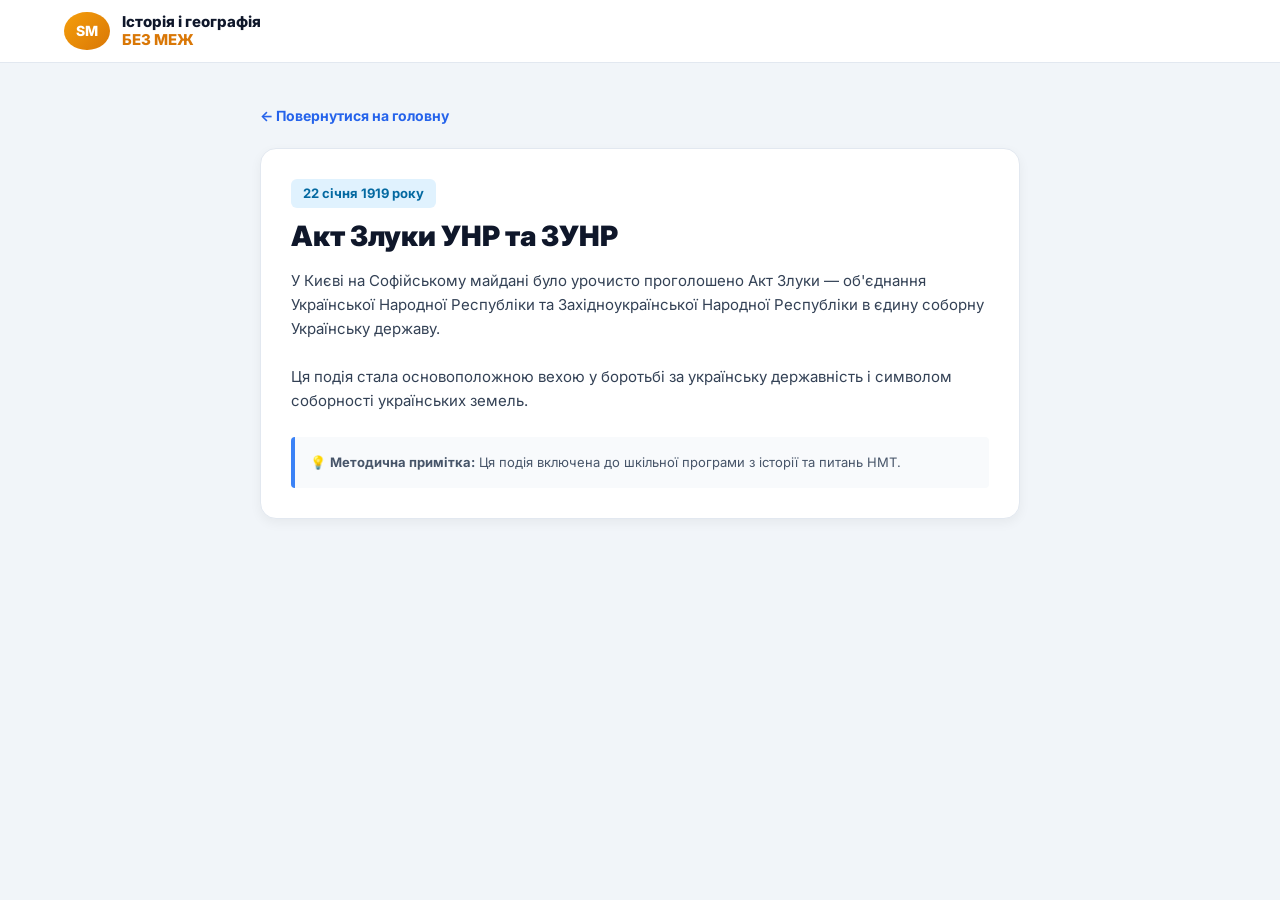
==== event.html @ 21ba8a24 "Add event.html for historical event display" ====
<!DOCTYPE html>
<html lang="uk">
<head>
  <meta charset="UTF-8">
  <meta name="viewport" content="width=device-width, initial-scale=1.0">
  <title id="page-title">Історична подія — Освітній портал Сергія Мовчана</title>
  <link rel="preconnect" href="https://fonts.googleapis.com">
  <link rel="preconnect" href="https://fonts.gstatic.com" crossorigin>
  <link href="https://fonts.googleapis.com/css2?family=Inter:wght@400;500;600;700;800;900&display=swap" rel="stylesheet">
  <style>
    * { box-sizing: border-box; margin: 0; padding: 0; }
    body { font-family: 'Inter', sans-serif; background-color: #f1f5f9; color: #1e293b; line-height: 1.6; }

    header {
      background-color: #ffffff;
      padding: 12px 5%;
      display: flex;
      justify-content: space-between;
      align-items: center;
      border-bottom: 1px solid #e2e8f0;
    }
    .logo-group { display: flex; align-items: center; gap: 12px; }
    .logo-badge { background: linear-gradient(135deg, #f59e0b, #d97706); color: #fff; font-weight: 800; padding: 8px 12px; border-radius: 50%; font-size: 14px; }
    .logo-text { font-weight: 800; font-size: 15px; color: #0f172a; line-height: 1.2; }
    .logo-text span { color: #d97706; display: block; }

    .container { max-width: 800px; margin: 40px auto; padding: 0 20px; }
    .back-link { display: inline-block; margin-bottom: 20px; color: #2563eb; text-decoration: none; font-weight: 700; font-size: 14px; }
    
    .event-card-full { background: #fff; border-radius: 16px; padding: 30px; box-shadow: 0 4px 12px rgba(0,0,0,0.05); border: 1px solid #e2e8f0; }
    .event-badge { background: #e0f2fe; color: #0369a1; font-weight: 700; padding: 4px 12px; border-radius: 6px; font-size: 13px; display: inline-block; margin-bottom: 12px; }
    .event-title { font-size: 28px; font-weight: 900; color: #0f172a; margin-bottom: 16px; line-height: 1.2; }
    .event-details { font-size: 15px; color: #334155; margin-bottom: 24px; white-space: pre-line; }
    
    .notes-box { background: #f8fafc; border-left: 4px solid #3b82f6; padding: 15px; border-radius: 4px; font-size: 13px; color: #475569; }
  </style>
</head>
<body>

  <header>
    <div class="logo-group">
      <div class="logo-badge">SM</div>
      <div class="logo-text">Історія і географія<span>БЕЗ МЕЖ</span></div>
    </div>
  </header>

  <main class="container">
    <a href="index.html" class="back-link">← Повернутися на головну</a>

    <article class="event-card-full">
      <span class="event-badge" id="event-date">...</span>
      <h1 class="event-title" id="event-title">Завантаження події...</h1>
      <div class="event-details" id="event-details">
        Будь ласка, зачекайте, триває завантаження інформації...
      </div>
      <div class="notes-box">
        💡 <strong>Методична примітка:</strong> Ця подія включена до шкільної програми з історії та питань НМТ.
      </div>
    </article>
  </main>

  <script>
    // Детальна база даних під кожну подію
    const eventsDetails = {
      "01-01": {
        dateStr: "1 січня 1909 року",
        title: "Народився Степан Бандера",
        content: "Степан Бандера — український політичний діяч, один із чільних ідеологів і теоретиків українського націоналістичного руху XX століття. Після розколу Організації українських націоналістів — голова Проводу ОУН-Б.\n\nЙого діяльність мала вирішальний вплив на формування національної свідомості та визвольного руху в Україні в період Другої світової війни та у повоєнні роки."
      },
      "01-22": {
        dateStr: "22 січня 1919 року",
        title: "Акт Злуки УНР та ЗУНР",
        content: "У Києві на Софійському майдані було урочисто проголошено Акт Злуки — об'єднання Української Народної Республіки та Західноукраїнської Народної Республіки в єдину соборну Українську державу.\n\nЦя подія стала основоположною вехою у боротьбі за українську державність і символом соборності українських земель."
      },
      "01-29": {
        dateStr: "29 січня 1918 року",
        title: "Бій під Крутами",
        content: "Бій поблизу залізничної станції Крути за 130 кілометрів на схід від Києва. Близько 400 київських курсантів і студентів стримали наступ 4-тисячного більшовицького підрозділу під командуванням Михайла Муравйова.\n\nЗавдяки цьому затриманню було виграно час для підписання Берестейського миру між УНР і державами Четверного союзу."
      },
      "02-20": {
        dateStr: "20 лютого 2014 року",
        title: "День Героїв Небесної Сотні",
        content: "У цей день відбулися наймасовіші розстріли протестувальників у центрі Києва на вулиці Інститутській під час Революції Гідності. Офіційна дата початку збройної агресії РФ проти України.\n\nДень вшанування подвигу громадян, які віддали життя під час захисту прав і свобод людини, демократії та європейського майбутнього України."
      },
      "02-24": {
        dateStr: "24 лютого 2022 року",
        title: "Повномасштабне вторгнення РФ в Україну",
        content: "Російська Федерація розпочала новий етап війни проти України — повномасштабне вторгнення із застосуванням ракетних ударів по всій території країни та наступом сухопутних військ.\n\nЦей день перевернув сучасну світову архітектуру безпеки та започаткував новий етап консолідації української нації."
      },
      "03-09": {
        dateStr: "9 березня 1814 року",
        title: "Народження Тараса Шевченка",
        content: "Народився Тарас Григорович Шевченко — видатний український поет, прозаїк, мислитель, живописець, гравер, етнограф та громадський діяч.\n\nЙого збірка «Кобзар» стала основою сучасної української літератури, а сам він — духовним символом української нації."
      },
      "03-15": {
        dateStr: "15 березня 1939 року",
        title: "Проголошення незалежності Карпатської України",
        content: "Сойм у Хусті проголосив незалежність Карпатської України та обрав її президентом Августина Волошина. Було ухвалено Конституцію, визначено державну мову, прапор і гімн.\n\nНезважаючи на коротке існування через угорську окупацію, ця подія демонструвала прагнення українців Закарпаття до власної держави."
      },
      "04-26": {
        dateStr: "26 квітня 1986 року",
        title: "Чорнобильська катастрофа",
        content: "Вибух на четвертому енергоблоці Чорнобильської атомної електростанції став найбільшою техногенно-екологічною катастрофою за всю історію атомної енергетики.\n\nРадіоактивна хмара охопила значну частину Європи. Героїзм ліквідаторів врятував світ від ще масштабніших наслідків."
      },
      "05-08": {
        dateStr: "8 травня 1945 року",
        title: "День пам'яті та перемоги над нацизмом",
        content: "День підписання Акта про беззастережну капітуляцію нацистської Німеччини, що ознаменувало завершення Другої світової війни в Європі.\n\nУкраїна зробила вагомий внесок у перемогу над нацизмом, втративши мільйони своїх громадян."
      },
      "05-20": {
        dateStr: "20 травня 1682 року",
        title: "Народився Іван Мазепа",
        content: "Іван Мазепа — гетьман Війська Запорозького, меценат, державний діяч. Спрямував зусилля на відновлення автономії Гетьманщини та розвиток культури й освіти (розбудова Києво-Могилянської колегії).\n\nУ 1708 році уклав союз із шведським королем Карлом XII для визволення України з-під влади Московського царства."
      },
      "06-28": {
        dateStr: "28 червня 1996 року",
        title: "Прийняття Конституції України",
        content: "Верховна Рада України після тривалого нічного засідання ухвалила Основний Закон України. Конституція закріпила правові основи незалежної держави, її суверенітет і територіальну цілісність.\n\nМіжнародна спільнота визнала Конституцію України однією з найдемократичніших у світі."
      },
      "07-16": {
        dateStr: "16 липня 1990 року",
        title: "Декларація про державний суверенітет",
        content: "Верховна Рада УРСР прийняла документ про державний суверенітет України, що проголосив верховенство, самостійність, повноту і неподільність влади Республіки в межах її території.\n\nЦей крок став юридичною основою для подальшого проголошення повної незалежності 1991 року."
      },
      "07-28": {
        dateStr: "28 липня 988 року",
        title: "Хрещення Руси-України",
        content: "Князь Володимир Великий прийняв християнство та зробив його державною релігією Київської Руси.\n\nЦе рішення цивілізаційно долучило українські землі до європейського культурно-політичного простору та прискорило розвиток писемності, архітектури та освіти."
      },
      "08-24": {
        dateStr: "24 серпня 1991 року",
        title: "Проголошення Незалежності України",
        content: "Позачергова сесія Верховної Ради УРСР прийняла Акт проголошення незалежності України, оголосивши про створення самостійної української держави — України.\n\n1 грудня 1991 року рішення ВР було підтверджене на Всеукраїнському референдумі."
      },
      "09-02": {
        dateStr: "2 вересня 1945 року",
        title: "Завершення Другої світової війни",
        content: "На борту американського лінкора «Міссурі» було підписано Акт про капітуляцію Японії. Це офіційно завершило Другу світову війну — найкривавіший конфлікт у історії людства."
      },
      "10-14": {
        dateStr: "14 жовтня 1942 року",
        title: "Створення УПА",
        content: "Традиційна дата заснування Української повстанської армії — військово-політичного формування, що вело збройну боротьбу за незалежність України проти нацистського та радянського тоталітарних режимів."
      },
      "11-01": {
        dateStr: "1 листопада 1918 року",
        title: "Листопадовий чин у Львові",
        content: "Військовий переворот, організований Українською Національною Радою сил Українських січових стрільців у Львові. У результаті було проголошено створення Західноукраїнської Народної Республіки (ЗУНР)."
      },
      "11-09": {
        dateStr: "9 листопада 1989 року",
        title: "Падіння Берлінського муру",
        content: "Демонтаж кордону між Східним та Західним Берліном став яскравим символом падіння комуністичних режимів у Східній Європі та завершення «Холодної війни»."
      },
      "12-01": {
        dateStr: "1 грудня 1991 року",
        title: "Всеукраїнський референдум",
        content: "Понад 90% громадян України підтвердили Акт проголошення незалежності від 24 серпня 1991 року. Одночасно відбулися перші вибори Президента України, на яких переміг Леонід Кравчук."
      }
    };

    // Отримання ID з URL (наприклад: event.html?id=01-22)
    function loadEventData() {
      const urlParams = new URLSearchParams(window.location.search);
      const eventId = urlParams.get('id');

      const data = eventsDetails[eventId] || eventsDetails["01-22"]; // Дефолтна подія, якщо ID не знайдено

      document.getElementById('page-title').textContent = `${data.title} — Історія і географія БЕЗ МЕЖ`;
      document.getElementById('event-date').textContent = data.dateStr;
      document.getElementById('event-title').textContent = data.title;
      document.getElementById('event-details').textContent = data.content;
    }

    document.addEventListener("DOMContentLoaded", loadEventData);
  </script>
</body>
</html>
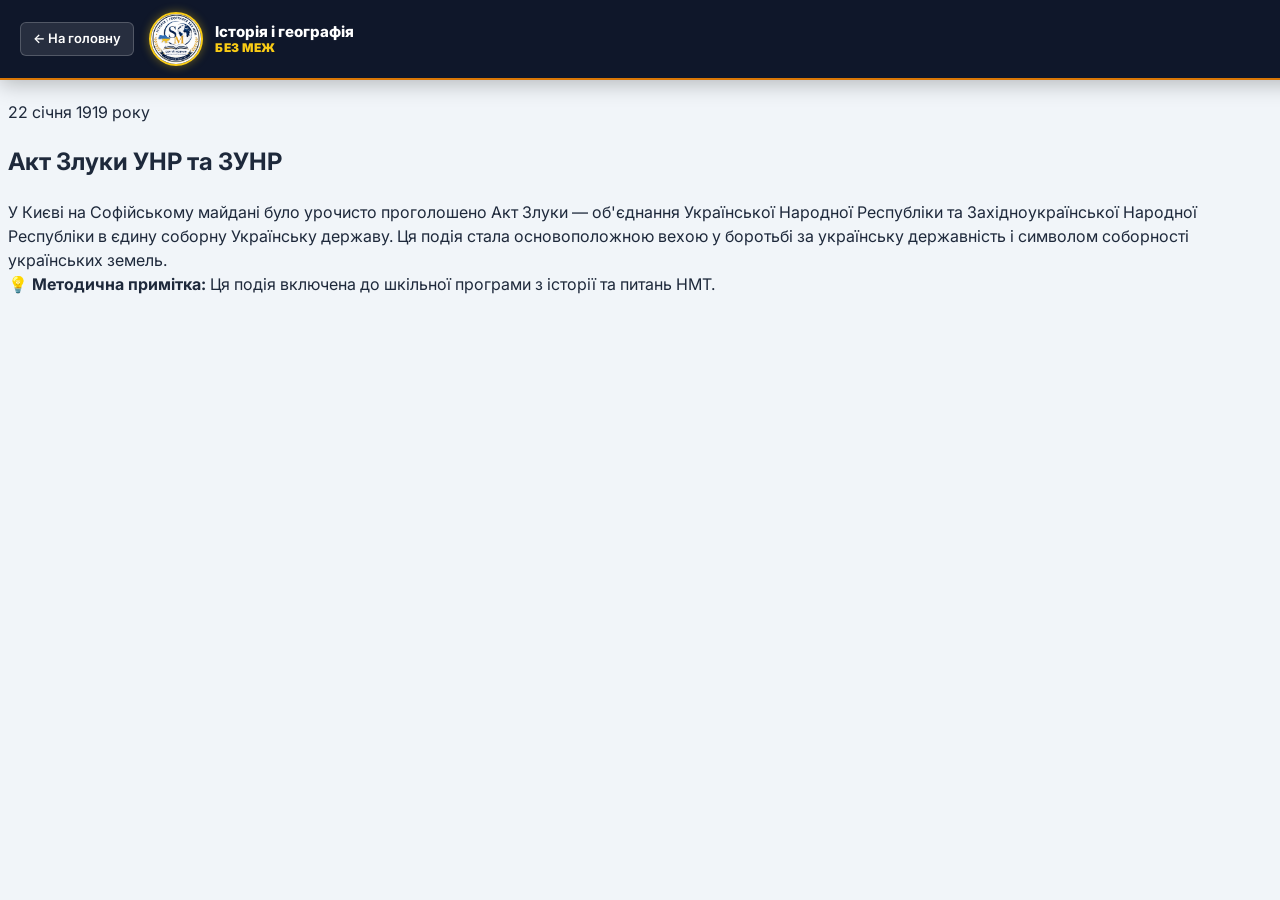
==== commit 2c85c4f6: "Refactor event.html to use external CSS and update header Removed inline styles and added external s" ====
--- a/event.html
+++ b/event.html
@@ -7,46 +7,26 @@
   <link rel="preconnect" href="https://fonts.googleapis.com">
   <link rel="preconnect" href="https://fonts.gstatic.com" crossorigin>
   <link href="https://fonts.googleapis.com/css2?family=Inter:wght@400;500;600;700;800;900&display=swap" rel="stylesheet">
-  <style>
-    * { box-sizing: border-box; margin: 0; padding: 0; }
-    body { font-family: 'Inter', sans-serif; background-color: #f1f5f9; color: #1e293b; line-height: 1.6; }
-
-    header {
-      background-color: #ffffff;
-      padding: 12px 5%;
-      display: flex;
-      justify-content: space-between;
-      align-items: center;
-      border-bottom: 1px solid #e2e8f0;
-    }
-    .logo-group { display: flex; align-items: center; gap: 12px; }
-    .logo-badge { background: linear-gradient(135deg, #f59e0b, #d97706); color: #fff; font-weight: 800; padding: 8px 12px; border-radius: 50%; font-size: 14px; }
-    .logo-text { font-weight: 800; font-size: 15px; color: #0f172a; line-height: 1.2; }
-    .logo-text span { color: #d97706; display: block; }
-
-    .container { max-width: 800px; margin: 40px auto; padding: 0 20px; }
-    .back-link { display: inline-block; margin-bottom: 20px; color: #2563eb; text-decoration: none; font-weight: 700; font-size: 14px; }
-    
-    .event-card-full { background: #fff; border-radius: 16px; padding: 30px; box-shadow: 0 4px 12px rgba(0,0,0,0.05); border: 1px solid #e2e8f0; }
-    .event-badge { background: #e0f2fe; color: #0369a1; font-weight: 700; padding: 4px 12px; border-radius: 6px; font-size: 13px; display: inline-block; margin-bottom: 12px; }
-    .event-title { font-size: 28px; font-weight: 900; color: #0f172a; margin-bottom: 16px; line-height: 1.2; }
-    .event-details { font-size: 15px; color: #334155; margin-bottom: 24px; white-space: pre-line; }
-    
-    .notes-box { background: #f8fafc; border-left: 4px solid #3b82f6; padding: 15px; border-radius: 4px; font-size: 13px; color: #475569; }
-  </style>
+  <link rel="stylesheet" href="style.css">
 </head>
 <body>
 
   <header>
-    <div class="logo-group">
-      <div class="logo-badge">SM</div>
-      <div class="logo-text">Історія і географія<span>БЕЗ МЕЖ</span></div>
+    <div class="header-left">
+      <a href="index.html" class="back-btn">
+        ← На головну
+      </a>
+      <a href="index.html" class="logo-group">
+        <img src="logo.png" alt="Логотип" class="logo-img">
+        <div class="logo-text">
+          Історія і географія
+          <span>БЕЗ МЕЖ</span>
+        </div>
+      </a>
     </div>
   </header>
 
-  <main class="container">
-    <a href="index.html" class="back-link">← Повернутися на головну</a>
-
+  <main class="container" style="margin-top: 100px;">
     <article class="event-card-full">
       <span class="event-badge" id="event-date">...</span>
       <h1 class="event-title" id="event-title">Завантаження події...</h1>
@@ -164,7 +144,7 @@
       const urlParams = new URLSearchParams(window.location.search);
       const eventId = urlParams.get('id');
 
-      const data = eventsDetails[eventId] || eventsDetails["01-22"]; // Дефолтна подія, якщо ID не знайдено
+      const data = eventsDetails[eventId] || eventsDetails["01-22"];
 
       document.getElementById('page-title').textContent = `${data.title} — Історія і географія БЕЗ МЕЖ`;
       document.getElementById('event-date').textContent = data.dateStr;
--- a/style.css
+++ b/style.css
@@ -0,0 +1,304 @@
+{
+  box-sizing: border-box;
+  margin: 0;
+  padding: 0;
+}
+
+body {
+  font-family: 'Inter', sans-serif;
+  background-color: #f1f5f9;
+  color: #1e293b;
+  line-height: 1.5;
+  overflow-x: hidden;
+}
+
+/* Темна шапка */
+header {
+  background-color: #0f172a;
+  padding: 12px 20px;
+  display: flex;
+  justify-content: space-between;
+  align-items: center;
+  border-bottom: 2px solid #d97706;
+  position: fixed;
+  top: 0;
+  left: 0;
+  width: 100%;
+  z-index: 1000;
+  box-shadow: 0 4px 20px rgba(0, 0, 0, 0.25);
+}
+
+.header-left {
+  display: flex;
+  align-items: center;
+  gap: 15px;
+}
+
+.back-btn {
+  background: rgba(255, 255, 255, 0.1);
+  border: 1px solid rgba(255, 255, 255, 0.2);
+  color: #ffffff;
+  padding: 6px 12px;
+  border-radius: 6px;
+  cursor: pointer;
+  font-size: 13px;
+  font-weight: 600;
+  display: flex;
+  align-items: center;
+  gap: 6px;
+  transition: all 0.2s ease;
+  text-decoration: none;
+}
+
+.back-btn:hover {
+  background-color: rgba(255, 255, 255, 0.2);
+  color: #facc15;
+  border-color: #facc15;
+}
+
+.logo-group {
+  display: flex;
+  align-items: center;
+  gap: 12px;
+  text-decoration: none;
+}
+
+/* Графічний круглий логотип */
+.logo-img {
+  width: 50px;
+  height: 50px;
+  object-fit: cover;
+  border-radius: 50%;
+  border: 2px solid #facc15;
+  box-shadow: 0 0 10px rgba(250, 204, 21, 0.4);
+  transition: transform 0.3s ease, box-shadow 0.3s ease;
+  flex-shrink: 0;
+}
+
+.logo-img:hover {
+  transform: scale(1.08);
+  box-shadow: 0 0 16px rgba(250, 204, 21, 0.8);
+}
+
+.logo-text {
+  font-weight: 800;
+  font-size: 15px;
+  color: #ffffff;
+  line-height: 1.2;
+}
+
+.logo-text span {
+  color: #facc15;
+  display: block;
+  font-size: 12px;
+  font-weight: 900;
+  letter-spacing: 0.5px;
+}
+
+/* Навігаційне меню */
+nav ul {
+  display: flex;
+  list-style: none;
+  gap: 12px;
+  flex-wrap: wrap;
+}
+
+nav a {
+  text-decoration: none;
+  color: #f1f5f9;
+  font-size: 13px;
+  font-weight: 600;
+  padding: 6px 10px;
+  border-radius: 6px;
+  transition: all 0.2s ease;
+}
+
+nav a:hover {
+  background-color: rgba(255, 255, 255, 0.15);
+  color: #facc15;
+}
+
+/* Мобільне згортання меню */
+@media (max-width: 820px) {
+  header {
+    flex-direction: column;
+    align-items: flex-start;
+    gap: 12px;
+    padding: 12px 15px;
+  }
+
+  nav {
+    width: 100%;
+  }
+
+  nav ul {
+    display: flex;
+    overflow-x: auto;
+    white-space: nowrap;
+    width: 100%;
+    padding-bottom: 6px;
+    gap: 8px;
+    -webkit-overflow-scrolling: touch;
+  }
+
+  nav ul::-webkit-scrollbar {
+    height: 3px;
+  }
+
+  nav ul::-webkit-scrollbar-thumb {
+    background: #d97706;
+    border-radius: 3px;
+  }
+
+  nav a {
+    background-color: #1e293b;
+    display: inline-block;
+    padding: 6px 12px;
+    font-size: 12px;
+    border: 1px solid #334155;
+  }
+}
+
+/* Банер */
+.hero-banner {
+  position: relative;
+  background: linear-gradient(180deg, #3b82f6 0%, #1d4ed8 40%, #15803d 80%, #166534 100%);
+  padding: 50px 5% 40px;
+  color: #ffffff;
+  overflow: hidden;
+  display: flex;
+  justify-content: space-between;
+  align-items: center;
+  min-height: 360px;
+}
+
+.hero-flag {
+  position: absolute;
+  right: 5%;
+  top: 20px;
+  width: 140px;
+  height: 90px;
+  border-left: 4px solid #cbd5e1;
+  box-shadow: 0 10px 25px rgba(0,0,0,0.3);
+  border-radius: 0 4px 4px 0;
+  overflow: hidden;
+}
+
+.flag-top { height: 50%; background-color: #0057b7; }
+.flag-bottom { height: 50%; background-color: #ffd700; }
+
+.hero-text { max-width: 500px; z-index: 2; }
+.hero-text h1 { font-size: 30px; font-weight: 900; line-height: 1.1; margin-bottom: 8px; letter-spacing: -0.5px; }
+.hero-text h1 span { color: #facc15; display: block; }
+.hero-text .subtitle { font-size: 14px; color: #f1f5f9; margin-bottom: 12px; font-weight: 500; }
+.hero-text .quote { font-size: 12px; opacity: 0.9; margin-bottom: 24px; font-style: italic; }
+
+.hero-buttons { display: flex; gap: 10px; flex-wrap: wrap; }
+.btn-card {
+  padding: 10px 16px;
+  border-radius: 8px;
+  color: #fff;
+  font-size: 12px;
+  font-weight: 700;
+  text-decoration: none;
+  display: flex;
+  align-items: center;
+  gap: 6px;
+  box-shadow: 0 4px 6px rgba(0,0,0,0.1);
+  transition: transform 0.2s;
+}
+.btn-card:hover { transform: translateY(-2px); }
+.btn-blue { background-color: #2563eb; }
+.btn-green { background-color: #16a34a; }
+.btn-orange { background-color: #d97706; }
+.btn-purple { background-color: #7c3aed; }
+
+.hero-author {
+  position: relative;
+  z-index: 2;
+  display: flex;
+  flex-direction: column;
+  align-items: center;
+  margin-right: 180px;
+}
+
+.hero-author img {
+  width: 200px;
+  height: 200px;
+  object-fit: cover;
+  border-radius: 50%;
+  border: 4px solid #ffffff;
+  box-shadow: 0 10px 25px rgba(0,0,0,0.25);
+}
+
+.author-welcome-card {
+  position: absolute;
+  right: 3%;
+  top: 130px;
+  background: rgba(255, 255, 255, 0.95);
+  color: #0f172a;
+  padding: 15px;
+  border-radius: 12px;
+  width: 220px;
+  box-shadow: 0 10px 20px rgba(0,0,0,0.15);
+  font-size: 11px;
+  z-index: 3;
+}
+
+/* Контентна сітка */
+.main-container { max-width: 1200px; margin: 30px auto; padding: 0 20px; }
+.section-title { font-size: 12px; font-weight: 800; text-transform: uppercase; color: #64748b; margin-bottom: 15px; letter-spacing: 0.5px; }
+
+.grid-3 { display: grid; grid-template-columns: repeat(3, 1fr); gap: 20px; margin-bottom: 30px; }
+.info-card { background: #fff; border-radius: 12px; padding: 20px; box-shadow: 0 2px 8px rgba(0,0,0,0.04); border: 1px solid #e2e8f0; display: flex; flex-direction: column; justify-content: space-between; }
+.info-card h4 { font-size: 14px; font-weight: 700; margin-bottom: 8px; display: flex; align-items: center; gap: 8px; }
+.info-card p { font-size: 12px; color: #475569; margin-bottom: 12px; }
+.btn-link { font-size: 12px; font-weight: 700; color: #2563eb; text-decoration: none; cursor: pointer; border: none; background: none; padding: 0; text-align: left; }
+
+.grid-6 { display: grid; grid-template-columns: repeat(6, 1fr); gap: 15px; margin-bottom: 30px; }
+.category-card { background: #fff; border-radius: 12px; padding: 15px 10px; text-align: center; border: 1px solid #e2e8f0; box-shadow: 0 2px 4px rgba(0,0,0,0.02); }
+.category-card .icon { font-size: 24px; margin-bottom: 8px; }
+.category-card span { font-size: 11px; font-weight: 700; color: #1e293b; display: block; }
+
+/* Модальне вікно */
+.modal-overlay { position: fixed; top: 0; left: 0; width: 100%; height: 100%; background: rgba(15, 23, 42, 0.6); backdrop-filter: blur(4px); display: none; justify-content: center; align-items: center; z-index: 1000; }
+.modal-card { background: #ffffff; padding: 30px; border-radius: 16px; max-width: 550px; width: 90%; box-shadow: 0 20px 25px -5px rgba(0, 0, 0, 0.1); }
+.modal-card h3 { font-size: 18px; color: #0f172a; margin-bottom: 12px; }
+.modal-card p { font-size: 14px; color: #334155; line-height: 1.6; margin-bottom: 20px; white-space: pre-line; }
+.modal-close-btn { background: #2563eb; color: white; border: none; padding: 8px 18px; border-radius: 8px; font-weight: 700; font-size: 13px; cursor: pointer; }
+
+@media (max-width: 900px) {
+  .hero-banner { flex-direction: column; text-align: center; padding-top: 30px; }
+  .hero-author { margin-right: 0; margin-top: 20px; }
+  .author-welcome-card { position: static; width: 100%; margin-top: 15px; }
+  .hero-flag { display: none; }
+  .grid-3 { grid-template-columns: 1fr; }
+  .grid-6 { grid-template-columns: repeat(2, 1fr); }
+  .hero-buttons { justify-content: center; }
+}
+
+/* Блок соціальних мереж */
+.social-links {
+  display: flex;
+  gap: 12px;
+  margin-top: 15px;
+}
+
+.social-icon {
+  display: flex;
+  align-items: center;
+  justify-content: center;
+  width: 40px;
+  height: 40px;
+  background: rgba(255, 255, 255, 0.15);
+  border-radius: 50%;
+  color: #ffffff;
+  text-decoration: none;
+  font-size: 18px;
+  transition: background 0.3s, transform 0.3s;
+}
+
+.social-icon:hover {
+  background: rgba(255, 255, 255, 0.3);
+  transform: translateY(-3px);
+}
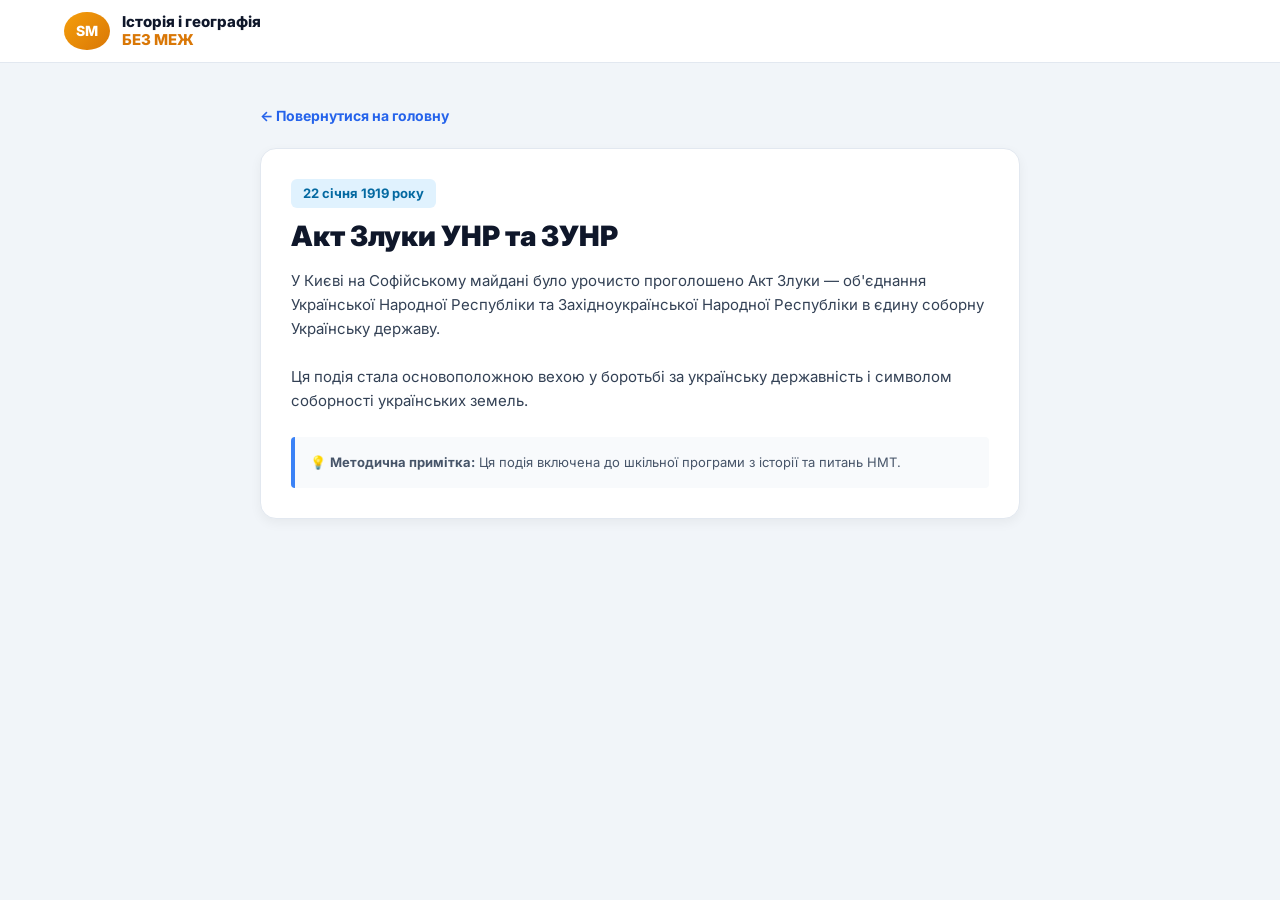
==== commit 8344963e: "Update event.html" ====
--- a/event.html
+++ b/event.html
@@ -7,26 +7,46 @@
   <link rel="preconnect" href="https://fonts.googleapis.com">
   <link rel="preconnect" href="https://fonts.gstatic.com" crossorigin>
   <link href="https://fonts.googleapis.com/css2?family=Inter:wght@400;500;600;700;800;900&display=swap" rel="stylesheet">
-  <link rel="stylesheet" href="style.css">
+  <style>
+    * { box-sizing: border-box; margin: 0; padding: 0; }
+    body { font-family: 'Inter', sans-serif; background-color: #f1f5f9; color: #1e293b; line-height: 1.6; }
+
+    header {
+      background-color: #ffffff;
+      padding: 12px 5%;
+      display: flex;
+      justify-content: space-between;
+      align-items: center;
+      border-bottom: 1px solid #e2e8f0;
+    }
+    .logo-group { display: flex; align-items: center; gap: 12px; }
+    .logo-badge { background: linear-gradient(135deg, #f59e0b, #d97706); color: #fff; font-weight: 800; padding: 8px 12px; border-radius: 50%; font-size: 14px; }
+    .logo-text { font-weight: 800; font-size: 15px; color: #0f172a; line-height: 1.2; }
+    .logo-text span { color: #d97706; display: block; }
+
+    .container { max-width: 800px; margin: 40px auto; padding: 0 20px; }
+    .back-link { display: inline-block; margin-bottom: 20px; color: #2563eb; text-decoration: none; font-weight: 700; font-size: 14px; }
+    
+    .event-card-full { background: #fff; border-radius: 16px; padding: 30px; box-shadow: 0 4px 12px rgba(0,0,0,0.05); border: 1px solid #e2e8f0; }
+    .event-badge { background: #e0f2fe; color: #0369a1; font-weight: 700; padding: 4px 12px; border-radius: 6px; font-size: 13px; display: inline-block; margin-bottom: 12px; }
+    .event-title { font-size: 28px; font-weight: 900; color: #0f172a; margin-bottom: 16px; line-height: 1.2; }
+    .event-details { font-size: 15px; color: #334155; margin-bottom: 24px; white-space: pre-line; }
+    
+    .notes-box { background: #f8fafc; border-left: 4px solid #3b82f6; padding: 15px; border-radius: 4px; font-size: 13px; color: #475569; }
+  </style>
 </head>
 <body>
 
   <header>
-    <div class="header-left">
-      <a href="index.html" class="back-btn">
-        ← На головну
-      </a>
-      <a href="index.html" class="logo-group">
-        <img src="logo.png" alt="Логотип" class="logo-img">
-        <div class="logo-text">
-          Історія і географія
-          <span>БЕЗ МЕЖ</span>
-        </div>
-      </a>
+    <div class="logo-group">
+      <div class="logo-badge">SM</div>
+      <div class="logo-text">Історія і географія<span>БЕЗ МЕЖ</span></div>
     </div>
   </header>
 
-  <main class="container" style="margin-top: 100px;">
+  <main class="container">
+    <a href="index.html" class="back-link">← Повернутися на головну</a>
+
     <article class="event-card-full">
       <span class="event-badge" id="event-date">...</span>
       <h1 class="event-title" id="event-title">Завантаження події...</h1>
@@ -144,7 +164,7 @@
       const urlParams = new URLSearchParams(window.location.search);
       const eventId = urlParams.get('id');
 
-      const data = eventsDetails[eventId] || eventsDetails["01-22"];
+      const data = eventsDetails[eventId] || eventsDetails["01-22"]; // Дефолтна подія, якщо ID не знайдено
 
       document.getElementById('page-title').textContent = `${data.title} — Історія і географія БЕЗ МЕЖ`;
       document.getElementById('event-date').textContent = data.dateStr;
